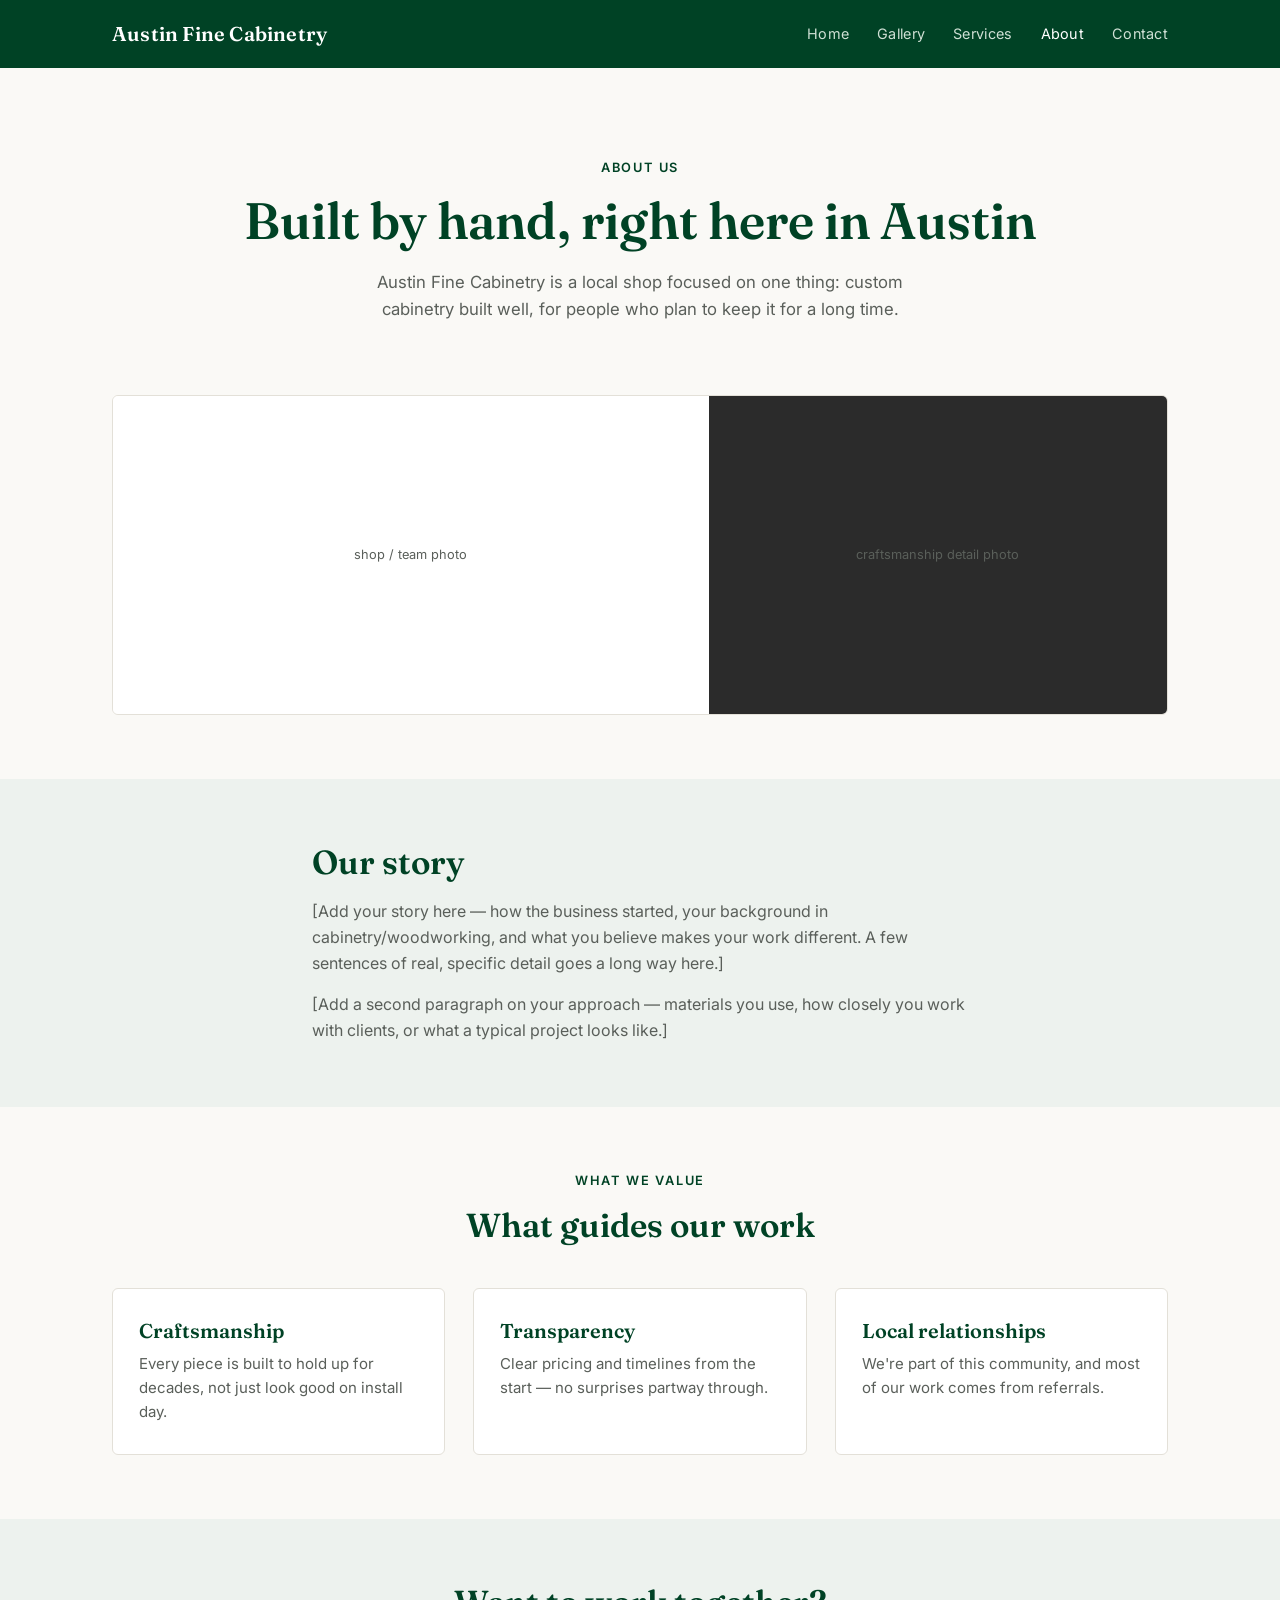
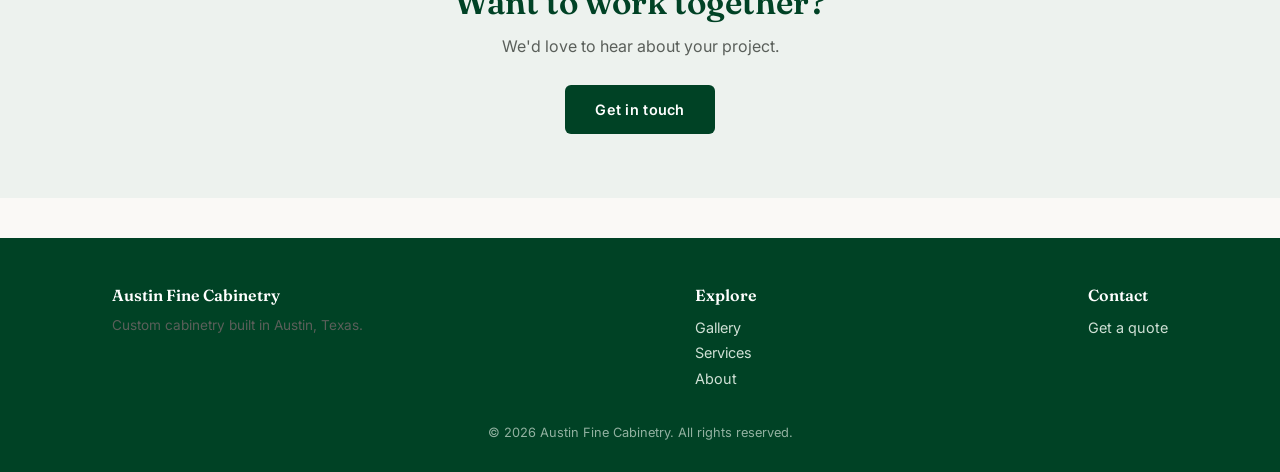
==== about.html @ 278d39f8 "Add files via upload" ====
<!DOCTYPE html>
<html lang="en">
<head>
<meta charset="UTF-8">
<meta name="viewport" content="width=device-width, initial-scale=1.0">
<title>About | Austin Fine Cabinetry</title>
<link rel="preconnect" href="https://fonts.googleapis.com">
<link href="https://fonts.googleapis.com/css2?family=Fraunces:wght@500;600&family=Inter:wght@400;500;600&display=swap" rel="stylesheet">
<link rel="stylesheet" href="css/style.css">
</head>
<body>

<nav class="site-nav">
  <div class="container">
    <a href="index.html" class="brand">Austin Fine Cabinetry</a>
    <button class="nav-toggle" id="navToggle" aria-label="Toggle menu">&#9776;</button>
    <ul class="nav-links" id="navLinks">
      <li><a href="index.html">Home</a></li>
      <li><a href="gallery.html">Gallery</a></li>
      <li><a href="services.html">Services</a></li>
      <li><a href="about.html" class="active">About</a></li>
      <li><a href="contact.html">Contact</a></li>
    </ul>
  </div>
</nav>

<header class="hero" style="padding-bottom:40px;">
  <div class="container">
    <p class="eyebrow">About us</p>
    <h1>Built by hand, right here in Austin</h1>
    <p class="lede">Austin Fine Cabinetry is a local shop focused on one thing: custom cabinetry built well, for people who plan to keep it for a long time.</p>
  </div>
</header>

<section style="padding-top:0;">
  <div class="container">
    <div class="split-frame">
      <div class="panel-light">shop / team photo</div>
      <div class="panel-dark">craftsmanship detail photo</div>
    </div>
  </div>
</section>

<section class="alt-bg">
  <div class="container" style="max-width:720px;">
    <h2 style="margin-bottom:18px;">Our story</h2>
    <p style="margin-bottom:16px;">[Add your story here — how the business started, your background in cabinetry/woodworking, and what you believe makes your work different. A few sentences of real, specific detail goes a long way here.]</p>
    <p>[Add a second paragraph on your approach — materials you use, how closely you work with clients, or what a typical project looks like.]</p>
  </div>
</section>

<section>
  <div class="container">
    <div class="section-head">
      <p class="eyebrow">What we value</p>
      <h2>What guides our work</h2>
    </div>
    <div class="grid-3">
      <div class="card">
        <h3>Craftsmanship</h3>
        <p>Every piece is built to hold up for decades, not just look good on install day.</p>
      </div>
      <div class="card">
        <h3>Transparency</h3>
        <p>Clear pricing and timelines from the start — no surprises partway through.</p>
      </div>
      <div class="card">
        <h3>Local relationships</h3>
        <p>We're part of this community, and most of our work comes from referrals.</p>
      </div>
    </div>
  </div>
</section>

<section class="alt-bg" style="text-align:center;">
  <div class="container">
    <h2>Want to work together?</h2>
    <p style="max-width:480px;margin:12px auto 26px;">We'd love to hear about your project.</p>
    <a href="contact.html" class="btn btn-primary">Get in touch</a>
  </div>
</section>

<footer>
  <div class="container">
    <div>
      <h3>Austin Fine Cabinetry</h3>
      <p style="font-size:0.85rem;">Custom cabinetry built in Austin, Texas.</p>
    </div>
    <div>
      <h3>Explore</h3>
      <p><a href="gallery.html">Gallery</a></p>
      <p><a href="services.html">Services</a></p>
      <p><a href="about.html">About</a></p>
    </div>
    <div>
      <h3>Contact</h3>
      <p><a href="contact.html">Get a quote</a></p>
    </div>
  </div>
  <p class="footer-bottom">&copy; <span id="year"></span> Austin Fine Cabinetry. All rights reserved.</p>
</footer>

<script>
document.getElementById('navToggle').addEventListener('click', function() {
  document.getElementById('navLinks').classList.toggle('open');
});
document.getElementById('year').textContent = new Date().getFullYear();
</script>
</body>
</html>
---- css/style.css ----
/* ===== Austin Fine Cabinetry — design tokens ===== */
:root {
  --racing-green: #004225;
  --racing-green-dark: #00301b;
  --cream: #FAF9F6;
  --white: #FFFFFF;
  --charcoal: #2B2B2B;
  --sage: #CFE0D5;
  --sage-light: #EDF2EE;
  --text: #2B2B2B;
  --text-muted: #5A5F5A;
  --border: #E3E0D8;
  --radius: 6px;
  --font-display: 'Fraunces', Georgia, serif;
  --font-body: 'Inter', -apple-system, sans-serif;
}

* { box-sizing: border-box; margin: 0; padding: 0; }

html { scroll-behavior: smooth; }

body {
  font-family: var(--font-body);
  color: var(--text);
  background: var(--cream);
  line-height: 1.6;
  font-size: 16px;
}

img { max-width: 100%; display: block; }

a { color: inherit; text-decoration: none; }

h1, h2, h3 {
  font-family: var(--font-display);
  color: var(--racing-green);
  font-weight: 600;
  line-height: 1.15;
}

h1 { font-size: clamp(2.2rem, 4vw, 3.4rem); }
h2 { font-size: clamp(1.6rem, 2.6vw, 2.2rem); }
h3 { font-size: 1.25rem; }

p { color: var(--text-muted); }

.container {
  max-width: 1120px;
  margin: 0 auto;
  padding: 0 32px;
}

/* ===== Nav ===== */
.site-nav {
  background: var(--racing-green);
  padding: 18px 0;
}
.site-nav .container {
  display: flex;
  align-items: center;
  justify-content: space-between;
}
.brand {
  font-family: var(--font-display);
  color: var(--white);
  font-size: 1.25rem;
  font-weight: 600;
  letter-spacing: 0.01em;
}
.nav-links {
  display: flex;
  gap: 28px;
  list-style: none;
}
.nav-links a {
  color: var(--sage);
  font-size: 0.9rem;
  letter-spacing: 0.02em;
  transition: color 0.2s ease;
}
.nav-links a:hover, .nav-links a.active { color: var(--white); }

.nav-toggle { display: none; background: none; border: none; color: var(--white); font-size: 1.5rem; cursor: pointer; }

@media (max-width: 720px) {
  .nav-links { display: none; }
  .nav-toggle { display: block; }
  .nav-links.open {
    display: flex;
    flex-direction: column;
    position: absolute;
    top: 64px; left: 0; right: 0;
    background: var(--racing-green);
    padding: 20px 32px;
    gap: 16px;
    z-index: 10;
  }
}

/* ===== Hero ===== */
.hero {
  padding: 90px 0 70px;
  text-align: center;
}
.eyebrow {
  color: var(--racing-green);
  font-size: 0.8rem;
  letter-spacing: 0.14em;
  text-transform: uppercase;
  font-weight: 600;
  margin-bottom: 14px;
}
.hero h1 { margin-bottom: 18px; }
.hero p.lede {
  max-width: 560px;
  margin: 0 auto 32px;
  font-size: 1.05rem;
}

.btn {
  display: inline-block;
  padding: 13px 30px;
  border-radius: var(--radius);
  font-size: 0.9rem;
  font-weight: 600;
  letter-spacing: 0.02em;
  transition: transform 0.15s ease, background 0.2s ease;
}
.btn-primary {
  background: var(--racing-green);
  color: var(--white);
}
.btn-primary:hover { background: var(--racing-green-dark); transform: translateY(-1px); }
.btn-outline {
  background: transparent;
  color: var(--racing-green);
  border: 1.5px solid var(--racing-green);
}
.btn-outline:hover { background: var(--racing-green); color: var(--white); }

/* ===== Split image — signature motif =====
   A diagonal-free two-tone split echoing white-painted + dark cabinetry.
   Used as hero art and section dividers throughout the site. */
.split-frame {
  display: grid;
  grid-template-columns: 1.3fr 1fr;
  border-radius: var(--radius);
  overflow: hidden;
  min-height: 320px;
  border: 1px solid var(--border);
}
.split-frame .panel-light {
  background: var(--white) center/cover no-repeat;
  background-image: var(--img-light, none);
}
.split-frame .panel-dark {
  background: var(--charcoal) center/cover no-repeat;
  background-image: var(--img-dark, none);
}
.split-frame .panel-light, .split-frame .panel-dark {
  display: flex; align-items: center; justify-content: center;
  color: var(--text-muted);
  font-size: 0.8rem;
}
@media (max-width: 640px) {
  .split-frame { grid-template-columns: 1fr; min-height: auto; }
  .split-frame .panel-light, .split-frame .panel-dark { min-height: 180px; }
}

/* ===== Sections ===== */
section { padding: 64px 0; }
.section-head {
  text-align: center;
  max-width: 620px;
  margin: 0 auto 44px;
}
.section-head .eyebrow { text-align: center; }

.alt-bg { background: var(--sage-light); }

/* ===== Cards / grids ===== */
.grid-3 {
  display: grid;
  grid-template-columns: repeat(3, 1fr);
  gap: 28px;
}
@media (max-width: 800px) { .grid-3 { grid-template-columns: 1fr; } }

.card {
  background: var(--white);
  border: 1px solid var(--border);
  border-radius: var(--radius);
  padding: 30px 26px;
}
.card h3 { margin-bottom: 10px; }
.card p { font-size: 0.94rem; }

/* ===== Photo gallery grid ===== */
.photo-grid {
  display: grid;
  grid-template-columns: repeat(3, 1fr);
  gap: 16px;
}
.photo-grid .photo {
  aspect-ratio: 4/3;
  border-radius: var(--radius);
  background: var(--sage-light) center/cover no-repeat;
  border: 1px solid var(--border);
  display: flex; align-items: center; justify-content: center;
  color: var(--text-muted);
  font-size: 0.78rem;
  text-align: center;
  padding: 8px;
}
@media (max-width: 720px) { .photo-grid { grid-template-columns: repeat(2, 1fr); } }
@media (max-width: 480px) { .photo-grid { grid-template-columns: 1fr; } }

/* ===== Footer ===== */
footer {
  background: var(--racing-green);
  color: var(--sage);
  padding: 48px 0 28px;
  margin-top: 40px;
}
footer .container {
  display: flex;
  justify-content: space-between;
  flex-wrap: wrap;
  gap: 24px;
}
footer h3 { color: var(--white); font-size: 1rem; margin-bottom: 10px; }
footer a { color: var(--sage); font-size: 0.9rem; }
footer a:hover { color: var(--white); }
.footer-bottom {
  text-align: center;
  font-size: 0.8rem;
  color: var(--sage);
  opacity: 0.7;
  margin-top: 32px;
}

/* ===== Forms ===== */
form { display: flex; flex-direction: column; gap: 16px; max-width: 560px; margin: 0 auto; }
label { font-size: 0.85rem; font-weight: 600; color: var(--racing-green); margin-bottom: -10px; }
input, textarea {
  font-family: var(--font-body);
  padding: 12px 14px;
  border: 1px solid var(--border);
  border-radius: var(--radius);
  font-size: 0.95rem;
  background: var(--white);
}
input:focus, textarea:focus { outline: 2px solid var(--racing-green); outline-offset: 1px; }
textarea { min-height: 140px; resize: vertical; }

.contact-info {
  display: flex;
  justify-content: center;
  gap: 40px;
  flex-wrap: wrap;
  margin-bottom: 48px;
  text-align: center;
}
.contact-info div h3 { font-size: 0.95rem; margin-bottom: 4px; }
.contact-info div p { font-size: 0.9rem; }
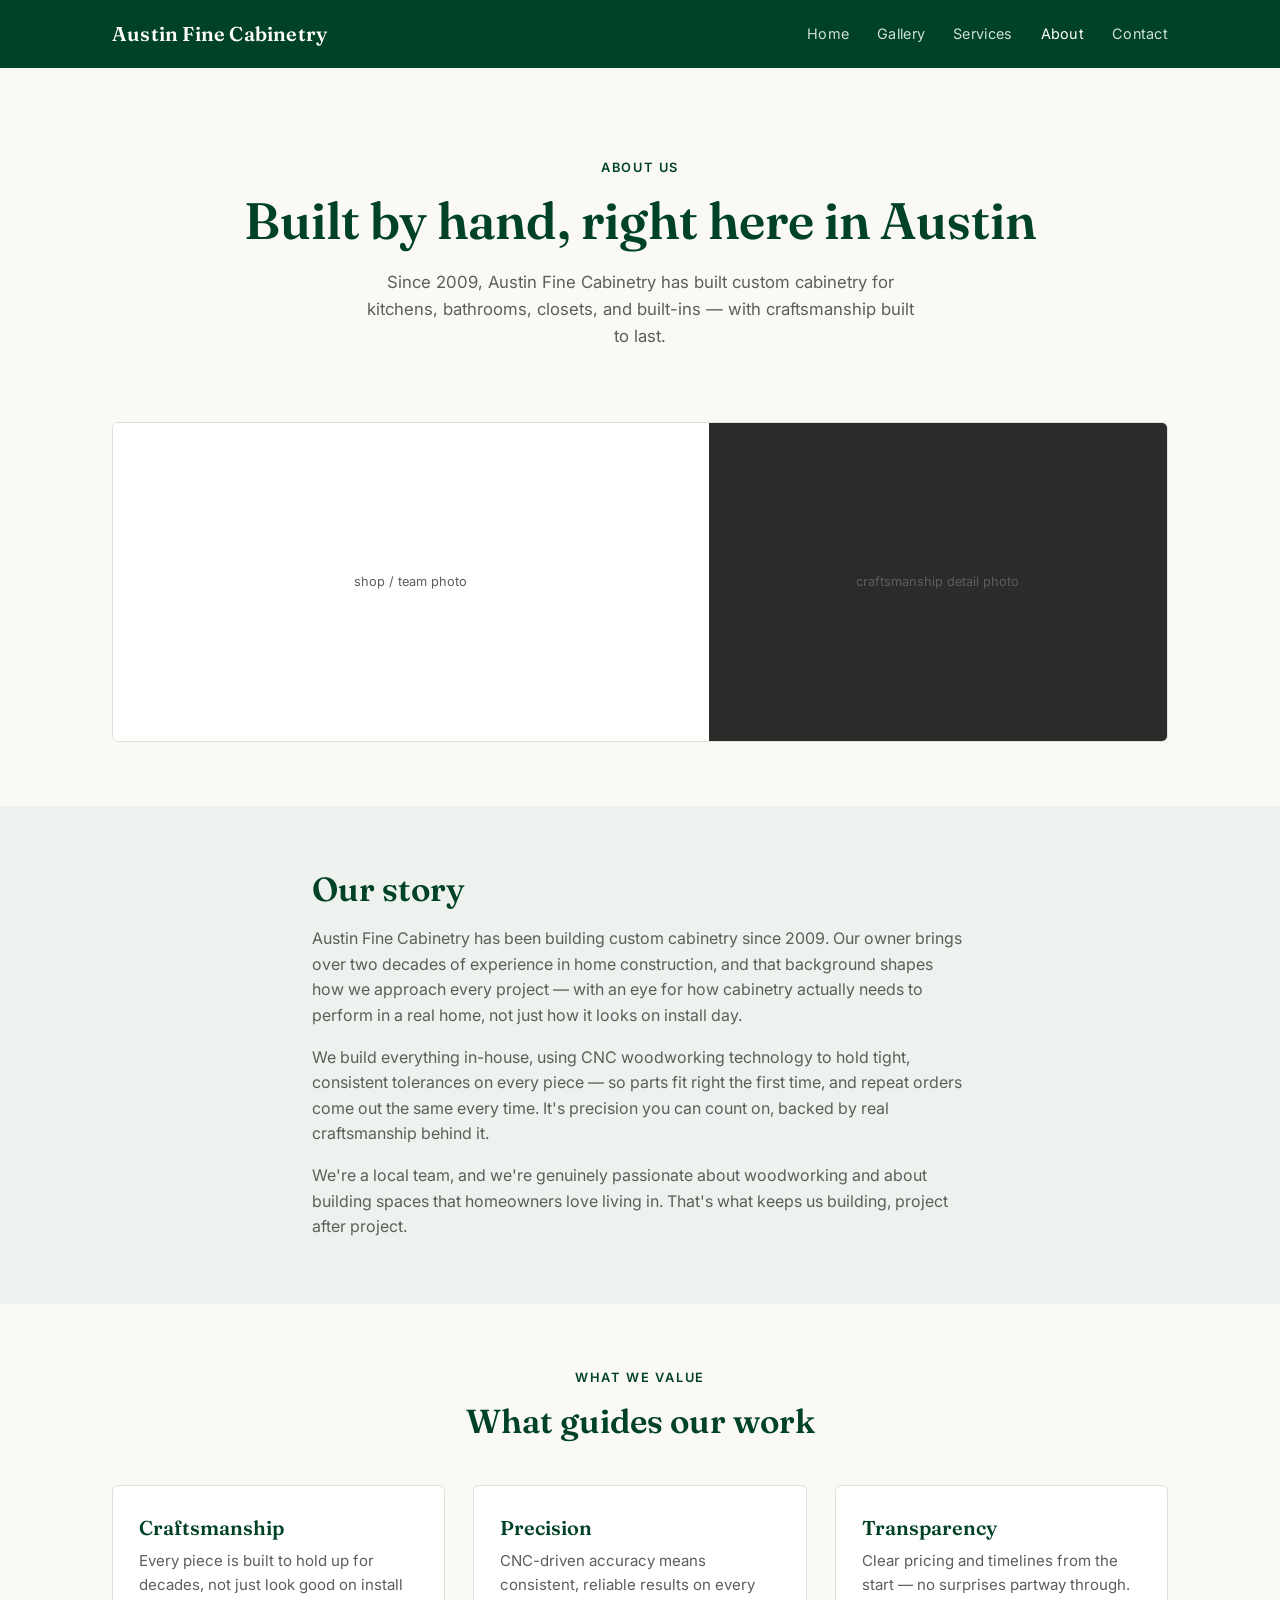
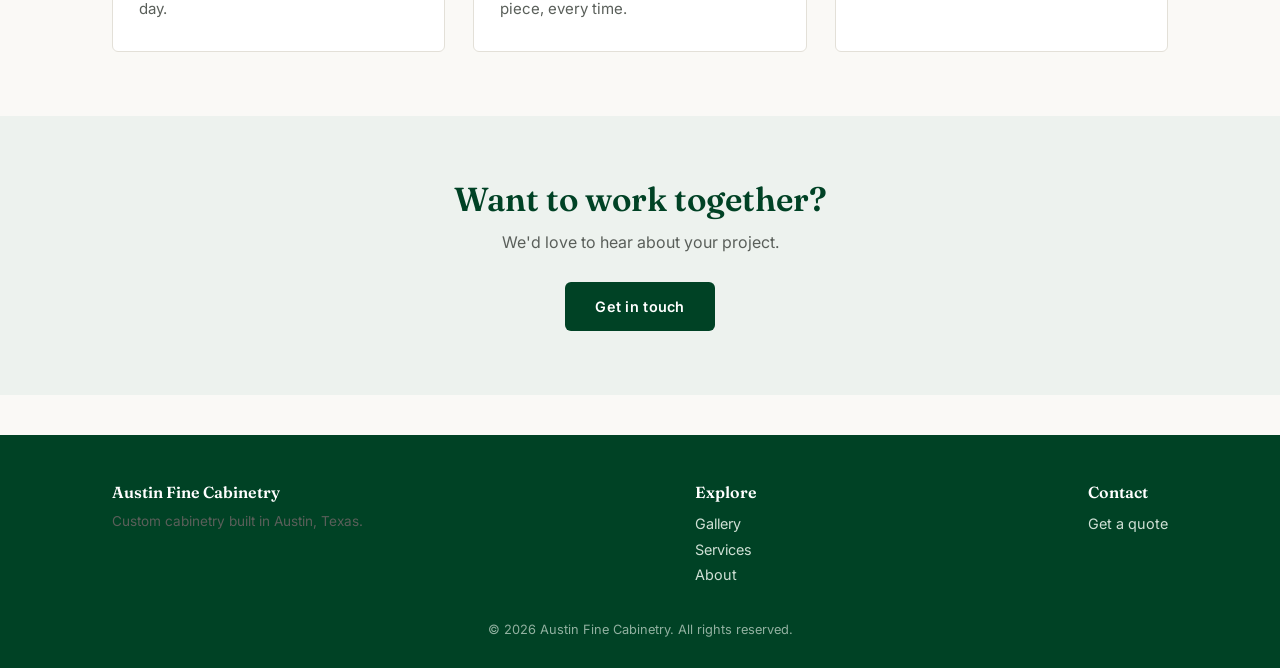
==== commit d819cd29: "Add files via upload" ====
--- a/about.html
+++ b/about.html
@@ -3,7 +3,19 @@
 <head>
 <meta charset="UTF-8">
 <meta name="viewport" content="width=device-width, initial-scale=1.0">
-<title>About | Austin Fine Cabinetry</title>
+<title>About Us | Custom Cabinetry Since 2009 | Austin Fine Cabinetry</title>
+<meta name="description" content="Austin Fine Cabinetry has built custom cabinetry since 2009. Local, in-house shop using CNC precision for kitchens, bathrooms, closets, and built-ins in Austin, TX.">
+<meta name="keywords" content="about Austin Fine Cabinetry, custom cabinetry shop Austin, CNC cabinet fabrication, local cabinet maker Austin">
+<link rel="canonical" href="https://www.austinfinecabinetry.com/about.html">
+
+<meta property="og:type" content="website">
+<meta property="og:title" content="About Austin Fine Cabinetry | Custom Cabinetry Since 2009">
+<meta property="og:description" content="A local, in-house cabinetry shop in Austin, TX, using CNC precision to build custom kitchens, bathrooms, closets, and built-ins.">
+<meta property="og:url" content="https://www.austinfinecabinetry.com/about.html">
+<meta property="og:image" content="https://www.austinfinecabinetry.com/images/og-cover.jpg">
+<meta property="og:locale" content="en_US">
+<meta name="twitter:card" content="summary_large_image">
+
 <link rel="preconnect" href="https://fonts.googleapis.com">
 <link href="https://fonts.googleapis.com/css2?family=Fraunces:wght@500;600&family=Inter:wght@400;500;600&display=swap" rel="stylesheet">
 <link rel="stylesheet" href="css/style.css">
@@ -28,7 +40,7 @@
   <div class="container">
     <p class="eyebrow">About us</p>
     <h1>Built by hand, right here in Austin</h1>
-    <p class="lede">Austin Fine Cabinetry is a local shop focused on one thing: custom cabinetry built well, for people who plan to keep it for a long time.</p>
+    <p class="lede">Since 2009, Austin Fine Cabinetry has built custom cabinetry for kitchens, bathrooms, closets, and built-ins — with craftsmanship built to last.</p>
   </div>
 </header>
 
@@ -44,8 +56,9 @@
 <section class="alt-bg">
   <div class="container" style="max-width:720px;">
     <h2 style="margin-bottom:18px;">Our story</h2>
-    <p style="margin-bottom:16px;">[Add your story here — how the business started, your background in cabinetry/woodworking, and what you believe makes your work different. A few sentences of real, specific detail goes a long way here.]</p>
-    <p>[Add a second paragraph on your approach — materials you use, how closely you work with clients, or what a typical project looks like.]</p>
+    <p style="margin-bottom:16px;">Austin Fine Cabinetry has been building custom cabinetry since 2009. Our owner brings over two decades of experience in home construction, and that background shapes how we approach every project — with an eye for how cabinetry actually needs to perform in a real home, not just how it looks on install day.</p>
+    <p style="margin-bottom:16px;">We build everything in-house, using CNC woodworking technology to hold tight, consistent tolerances on every piece — so parts fit right the first time, and repeat orders come out the same every time. It's precision you can count on, backed by real craftsmanship behind it.</p>
+    <p>We're a local team, and we're genuinely passionate about woodworking and about building spaces that homeowners love living in. That's what keeps us building, project after project.</p>
   </div>
 </section>
 
@@ -61,12 +74,12 @@
         <p>Every piece is built to hold up for decades, not just look good on install day.</p>
       </div>
       <div class="card">
+        <h3>Precision</h3>
+        <p>CNC-driven accuracy means consistent, reliable results on every piece, every time.</p>
+      </div>
+      <div class="card">
         <h3>Transparency</h3>
         <p>Clear pricing and timelines from the start — no surprises partway through.</p>
-      </div>
-      <div class="card">
-        <h3>Local relationships</h3>
-        <p>We're part of this community, and most of our work comes from referrals.</p>
       </div>
     </div>
   </div>
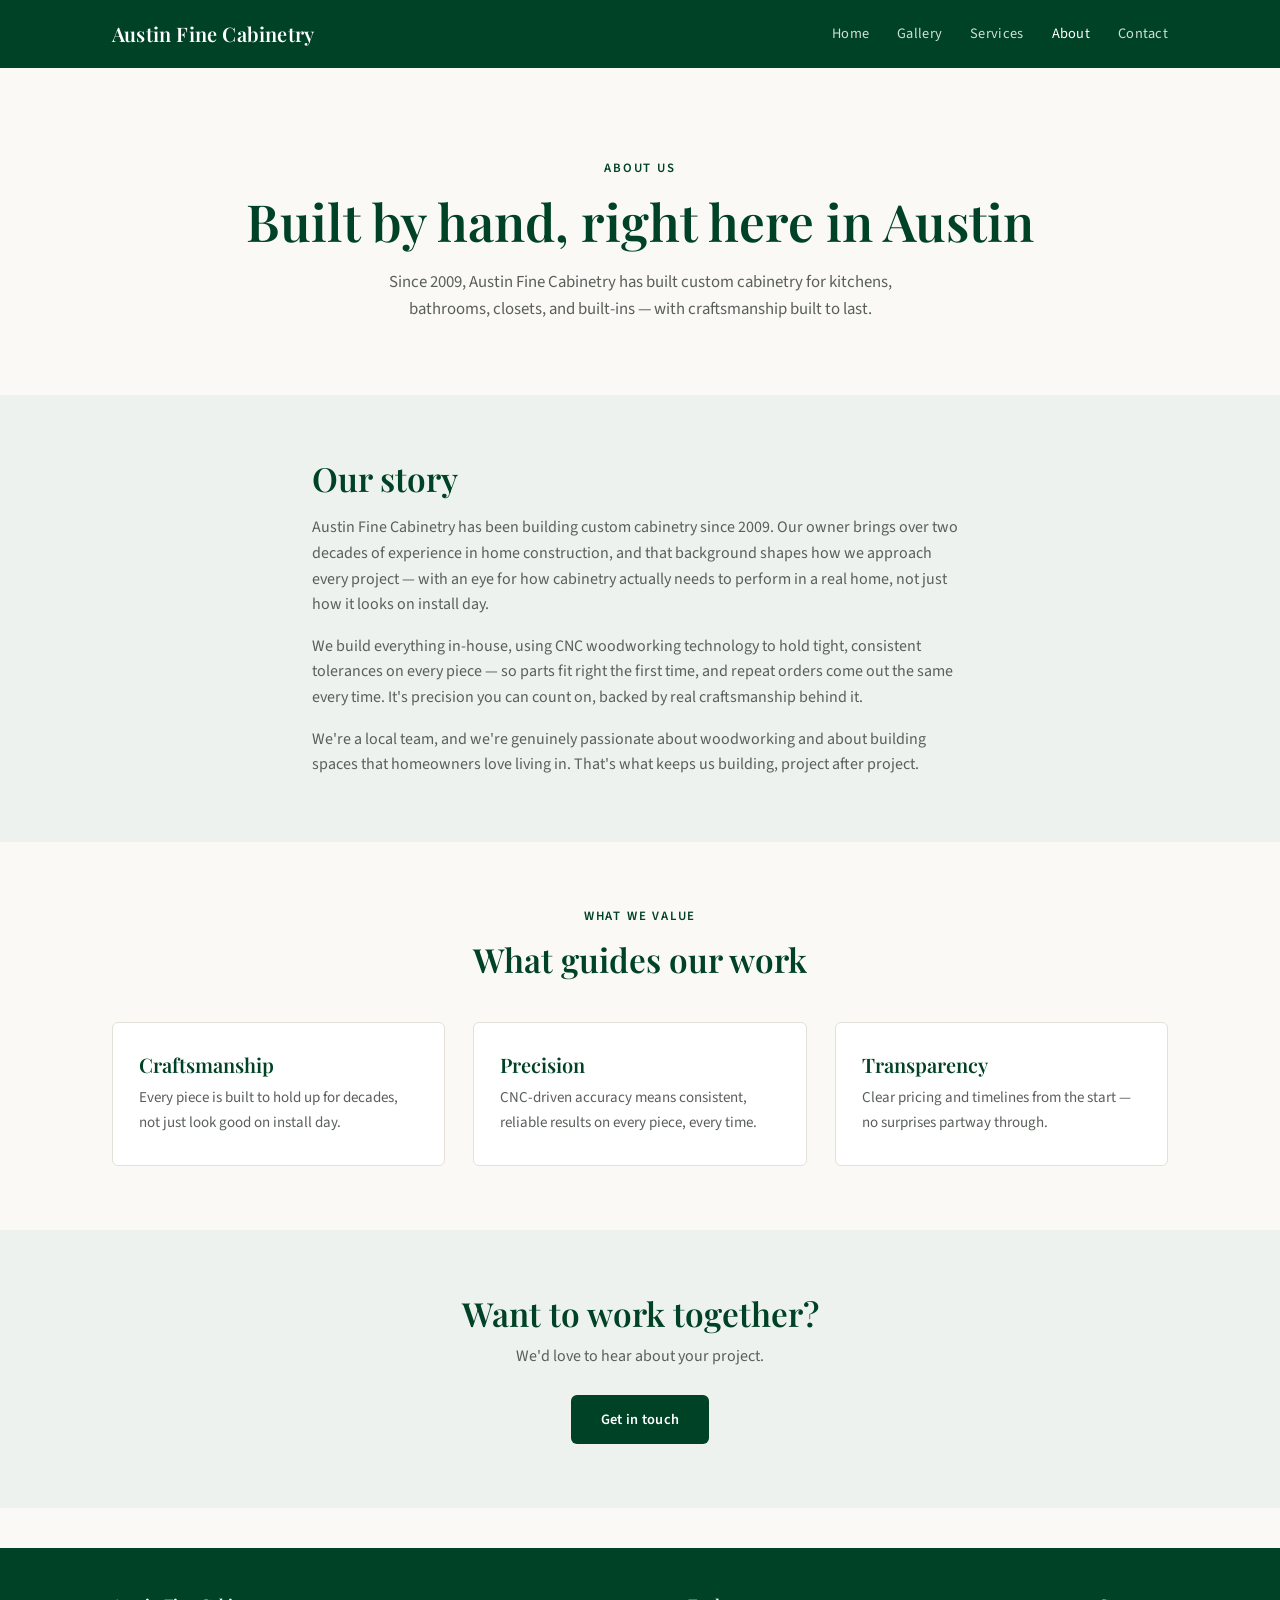
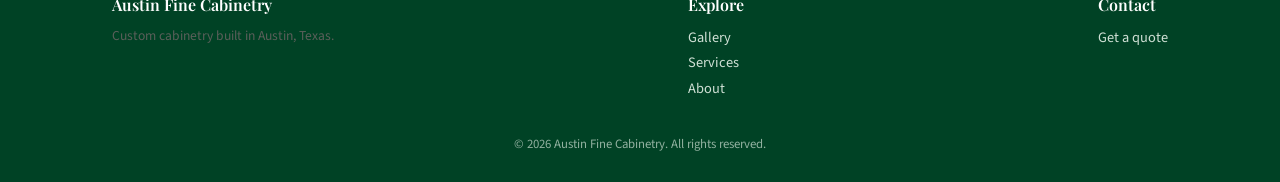
==== commit e58ff5b4: "Add files via upload" ====
--- a/about.html
+++ b/about.html
@@ -17,7 +17,7 @@
 <meta name="twitter:card" content="summary_large_image">
 
 <link rel="preconnect" href="https://fonts.googleapis.com">
-<link href="https://fonts.googleapis.com/css2?family=Fraunces:wght@500;600&family=Inter:wght@400;500;600&display=swap" rel="stylesheet">
+<link href="https://fonts.googleapis.com/css2?family=Playfair+Display:wght@500;600;700&family=Source+Sans+3:wght@400;500;600&display=swap" rel="stylesheet">
 <link rel="stylesheet" href="css/style.css">
 </head>
 <body>
@@ -43,15 +43,6 @@
     <p class="lede">Since 2009, Austin Fine Cabinetry has built custom cabinetry for kitchens, bathrooms, closets, and built-ins — with craftsmanship built to last.</p>
   </div>
 </header>
-
-<section style="padding-top:0;">
-  <div class="container">
-    <div class="split-frame">
-      <div class="panel-light">shop / team photo</div>
-      <div class="panel-dark">craftsmanship detail photo</div>
-    </div>
-  </div>
-</section>
 
 <section class="alt-bg">
   <div class="container" style="max-width:720px;">
--- a/css/style.css
+++ b/css/style.css
@@ -11,8 +11,8 @@
   --text-muted: #5A5F5A;
   --border: #E3E0D8;
   --radius: 6px;
-  --font-display: 'Fraunces', Georgia, serif;
-  --font-body: 'Inter', -apple-system, sans-serif;
+  --font-display: 'Playfair Display', Georgia, serif;
+  --font-body: 'Source Sans 3', -apple-system, sans-serif;
 }
 
 * { box-sizing: border-box; margin: 0; padding: 0; }
